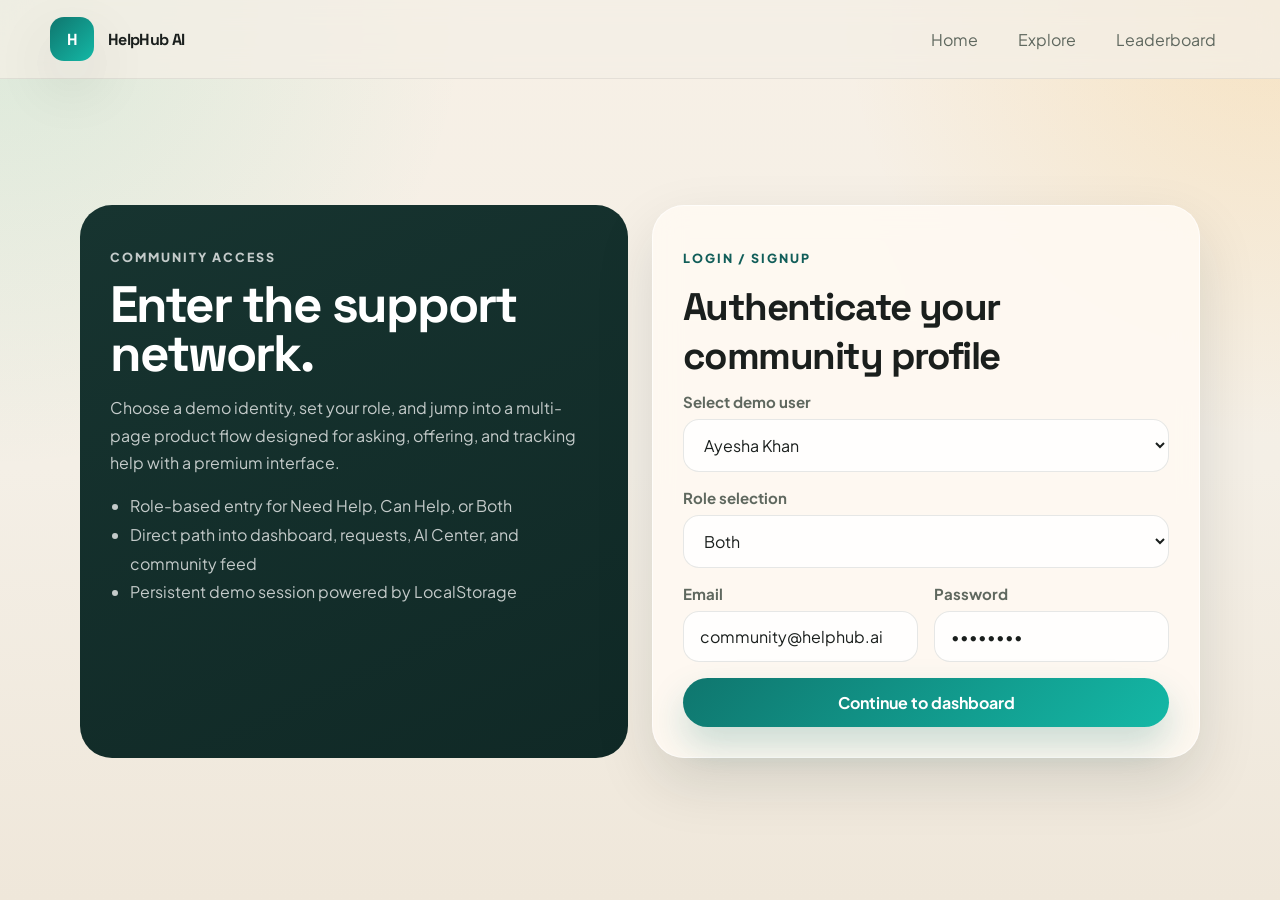
==== pages/auth/auth.html @ bbf6e220 "completed hackathon project" ====
<!DOCTYPE html>
<html lang="en">

<head>
  <meta charset="UTF-8" />
  <meta name="viewport" content="width=device-width, initial-scale=1.0" />
  <title>HelpHub AI | Authentication</title>
  <link rel="preconnect" href="https://fonts.googleapis.com" />
  <link rel="preconnect" href="https://fonts.gstatic.com" crossorigin />
  <link
    href="https://fonts.googleapis.com/css2?family=Plus+Jakarta+Sans:wght@400;500;600;700;800&family=Space+Grotesk:wght@500;700&display=swap"
    rel="stylesheet" />
  <link rel="stylesheet" href="../../style.css" />
  <script defer src="../../app.js"></script>
</head>

<body data-page="auth">
  <header class="topbar">
    <div class="container nav">
      <a class='brand' href='../../index.html'><span class="brand-badge">H</span><span>HelpHub AI</span></a>
      <nav class="nav-links">
        <a href='../../index.html'>Home</a>
        <a href='../explore/explore.html'>Explore</a>
        <a href='../leaderBoard/leaderBoard.html'>Leaderboard</a>
      </nav>
    </div>
  </header>
  <main class="auth-layout container">
    <div class="auth-wrap">
      <section class="auth-side fade-in">
        <p class="eyebrow">Community access</p>
        <h1 style="font-size: clamp(2.4rem, 4vw, 4rem);">Enter the support network.</h1>
        <p>Choose a demo identity, set your role, and jump into a multi-page product flow designed for asking, offering,
          and tracking help with a premium interface.</p>
        <ul>
          <li>Role-based entry for Need Help, Can Help, or Both</li>
          <li>Direct path into dashboard, requests, AI Center, and community feed</li>
          <li>Persistent demo session powered by LocalStorage</li>
        </ul>
      </section>
      <section class="auth-card fade-in">
        <p class="section-kicker">Login / Signup</p>
        <h2>Authenticate your community profile</h2>
        <form data-auth-form class="stack">
          <div class="field"><label for="auth-user">Select demo user</label><select id="auth-user"
              data-auth-user></select></div>
          <div class="field"><label for="auth-role">Role selection</label><select id="auth-role" data-auth-role>
              <option>Need Help</option>
              <option>Can Help</option>
              <option>Both</option>
            </select></div>
          <div class="auth-grid">
            <div class="field"><label>Email</label><input type="email" value="community@helphub.ai" /></div>
            <div class="field"><label>Password</label><input type="password" value="demo1234" /></div>
          </div>
          <button class="btn btn-primary" type="submit">Continue to dashboard</button>
        </form>
      </section>
    </div>
  </main>
</body>

</html>
---- style.css ----
/* -------------------------------------------------------------------------
   Design tokens / theme variables
   ------------------------------------------------------------------------- */
:root {
    --bg: #f4efe6;
    --surface: rgba(255, 250, 243, 0.88);
    --surface-strong: #fffaf3;
    --surface-dark: #1d2d2a;
    --text: #1a1f1d;
    --muted: #5f685f;
    --line: rgba(34, 54, 47, 0.1);
    --primary: #0f766e;
    --primary-strong: #115e59;
    --accent: #f59e0b;
    --danger: #dc2626;
    --success: #15803d;
    --shadow: 0 24px 60px rgba(17, 33, 29, 0.12);
    --radius-xl: 32px;
    --radius-lg: 22px;
    --container: 1180px;
    --heading-font: "Space Grotesk", "Segoe UI", sans-serif;
    --body-font: "Plus Jakarta Sans", "Segoe UI", sans-serif;
}

* {
    box-sizing: border-box;
}

html {
    scroll-behavior: smooth;
}

body {
    margin: 0;
    font-family: var(--body-font);
    color: var(--text);
    background:
        radial-gradient(circle at top left, rgba(16, 185, 129, 0.12), transparent 30%),
        radial-gradient(circle at top right, rgba(245, 158, 11, 0.16), transparent 28%),
        linear-gradient(180deg, #f7f0e6 0%, #f4efe6 52%, #efe7da 100%);
    min-height: 100vh;
}

a {
    color: inherit;
    text-decoration: none;
}

img {
    max-width: 100%;
    display: block;
}

button,
input,
select,
textarea {
    font: inherit;
}

/* -------------------------------------------------------------------------
   Layout helpers
   ------------------------------------------------------------------------- */
.container {
    width: min(var(--container), calc(100% - 32px));
    margin: 0 auto;
}

.site-shell {
    padding-bottom: 48px;
}

/* -------------------------------------------------------------------------
   Top navigation bar
   ------------------------------------------------------------------------- */
.topbar {
    position: sticky;
    top: 0;
    z-index: 20;
    backdrop-filter: blur(14px);
    background: rgba(244, 239, 230, 0.78);
    border-bottom: 1px solid rgba(29, 45, 42, 0.08);
}

.nav {
    display: flex;
    align-items: center;
    justify-content: space-between;
    gap: 20px;
    min-height: 78px;
}

.brand {
    display: inline-flex;
    align-items: center;
    gap: 14px;
    font-family: var(--heading-font);
    font-weight: 700;
    letter-spacing: -0.04em;
}

.brand-badge {
    width: 44px;
    height: 44px;
    display: grid;
    place-items: center;
    border-radius: 14px;
    background: linear-gradient(135deg, #0f766e 0%, #14b8a6 100%);
    color: white;
    box-shadow: var(--shadow);
}

.nav-links,
.nav-actions,
.tag-row,
.info-row,
.card-meta,
.user-line,
.row {
    display: flex;
    align-items: center;
    gap: 12px;
    flex-wrap: wrap;
}

.nav-links a {
    padding: 10px 14px;
    border-radius: 999px;
    color: var(--muted);
    transition: 0.2s ease;
}

.nav-links a:hover,
.nav-links a.active {
    background: rgba(15, 118, 110, 0.1);
    color: var(--primary-strong);
}

.pill,
.tag {
    display: inline-flex;
    align-items: center;
    gap: 8px;
    padding: 8px 12px;
    border-radius: 999px;
    background: rgba(255, 255, 255, 0.65);
    border: 1px solid rgba(17, 33, 29, 0.08);
    color: var(--muted);
}

.tag {
    background: rgba(15, 118, 110, 0.08);
    color: var(--primary-strong);
    font-size: 0.92rem;
    font-weight: 600;
}

.tag.urgent {
    background: rgba(220, 38, 38, 0.1);
    color: var(--danger);
}

.tag.success {
    background: rgba(21, 128, 61, 0.1);
    color: var(--success);
}

.btn {
    display: inline-flex;
    align-items: center;
    justify-content: center;
    gap: 10px;
    border: 0;
    border-radius: 999px;
    padding: 14px 20px;
    font-weight: 700;
    cursor: pointer;
    transition: transform 0.2s ease, box-shadow 0.2s ease, background 0.2s ease;
}

.btn:hover {
    transform: translateY(-2px);
}

/* -------------------------------------------------------------------------
   Buttons
   ------------------------------------------------------------------------- */
.btn-primary {
    background: linear-gradient(135deg, var(--primary) 0%, #14b8a6 100%);
    color: white;
    box-shadow: 0 18px 36px rgba(15, 118, 110, 0.22);
}

.btn-secondary {
    background: white;
    color: var(--text);
    border: 1px solid rgba(17, 33, 29, 0.08);
}

.hero {
    padding: 60px 0 34px;
}

/* -------------------------------------------------------------------------
   Page layout grids
   ------------------------------------------------------------------------- */
.hero-grid,
.two-col,
.dashboard-grid,
.detail-grid,
.profile-grid,
.admin-grid,
.leader-grid,
.feed-grid {
    display: grid;
    gap: 24px;
}

.hero-grid,
.two-col,
.dashboard-grid,
.detail-grid,
.profile-grid,
.admin-grid {
    grid-template-columns: 1.2fr 0.8fr;
}

.leader-grid {
    grid-template-columns: 1fr 1fr;
}

.feed-grid {
    grid-template-columns: 0.84fr 1.16fr;
}

/* -------------------------------------------------------------------------
   Surface cards and panels
   ------------------------------------------------------------------------- */
.glass-card,
.panel,
.stat-card,
.feature-card,
.request-card,
.timeline-item,
.badge-card,
.auth-card,
.form-card {
    background: var(--surface);
    border: 1px solid rgba(255, 255, 255, 0.58);
    box-shadow: var(--shadow);
    backdrop-filter: blur(14px);
}

.hero-copy,
.hero-panel,
.panel,
.auth-card,
.form-card {
    border-radius: var(--radius-xl);
    padding: 28px;
}

.hero-copy {
    background: linear-gradient(160deg, rgba(255, 250, 243, 0.9) 0%, rgba(246, 240, 230, 0.85) 100%);
}

.eyebrow,
.section-kicker {
    text-transform: uppercase;
    letter-spacing: 0.16em;
    font-size: 0.78rem;
    color: var(--primary-strong);
    font-weight: 800;
}

h1,
h2,
h3,
h4 {
    margin: 0 0 12px;
    font-family: var(--heading-font);
    letter-spacing: -0.04em;
}

h1 {
    font-size: clamp(2.7rem, 5vw, 5rem);
    line-height: 0.95;
}

h2 {
    font-size: clamp(1.8rem, 3vw, 3rem);
}

h3 {
    font-size: 1.28rem;
}

p {
    color: var(--muted);
    line-height: 1.7;
}

.hero-actions,
.stats-grid,
.card-grid,
.mini-grid,
.stack,
.form-grid,
.auth-grid,
.profile-form,
.notif-list,
.rank-list,
.helper-list,
.message-list {
    display: grid;
    gap: 16px;
}

.hero-actions {
    margin-top: 24px;
    grid-template-columns: repeat(2, max-content);
}

.hero-panel {
    position: relative;
    overflow: hidden;
    background: linear-gradient(180deg, #173430 0%, #102926 100%);
    color: white;
}

.hero-panel p,
.page-hero .panel p,
.auth-side p,
.auth-side li {
    color: rgba(255, 255, 255, 0.75);
}

.hero-panel::after {
    content: "";
    position: absolute;
    inset: auto -10% -32% auto;
    width: 260px;
    height: 260px;
    background: radial-gradient(circle, rgba(20, 184, 166, 0.45), transparent 65%);
}

.orb {
    position: absolute;
    inset: 24px 24px auto auto;
    width: 82px;
    height: 82px;
    border-radius: 50%;
    background: radial-gradient(circle at 30% 30%, #fde68a, #f59e0b);
    opacity: 0.85;
}

.stats-grid {
    margin-top: 20px;
    grid-template-columns: repeat(3, 1fr);
}

.card-grid {
    grid-template-columns: repeat(3, 1fr);
}

.mini-grid {
    grid-template-columns: repeat(4, 1fr);
}

.stat-card,
.feature-card,
.request-card,
.timeline-item,
.badge-card {
    border-radius: 24px;
    padding: 22px;
}

.stat-value {
    font-family: var(--heading-font);
    font-size: 2rem;
    font-weight: 700;
}

.section {
    padding: 24px 0;
}

.section-head {
    display: flex;
    align-items: end;
    justify-content: space-between;
    gap: 20px;
    margin-bottom: 20px;
}

.page-hero {
    padding: 36px 0 18px;
}

.page-hero .panel {
    background: linear-gradient(140deg, rgba(20, 29, 32, 0.93), rgba(16, 26, 29, 0.88));
    color: white;
}

.panel,
.auth-card,
.form-card {
    border: 1px solid rgba(255, 255, 255, 0.66);
}

.metric,
.list-item,
.rank-item,
.helper-item,
.notif-item,
.message-item {
    display: flex;
    align-items: center;
    justify-content: space-between;
    gap: 14px;
    padding: 16px 0;
    border-bottom: 1px solid var(--line);
}

.list-item:last-child,
.metric:last-child {
    border-bottom: 0;
}

.rank-item,
.helper-item,
.notif-item,
.message-item {
    padding: 16px 18px;
    border-radius: 18px;
    background: rgba(255, 255, 255, 0.72);
    border: 1px solid rgba(17, 33, 29, 0.06);
}

.progress {
    height: 10px;
    border-radius: 999px;
    background: rgba(17, 33, 29, 0.08);
    overflow: hidden;
}

.progress>span {
    display: block;
    height: 100%;
    background: linear-gradient(90deg, var(--accent), var(--primary));
}

.form-grid,
.auth-grid,
.profile-form {
    grid-template-columns: repeat(2, 1fr);
}

/* -------------------------------------------------------------------------
   Forms and inputs
   ------------------------------------------------------------------------- */
.field,
.field-full {
    display: grid;
    gap: 8px;
}

.field-full {
    grid-column: 1 / -1;
}

label {
    font-size: 0.94rem;
    color: var(--muted);
    font-weight: 700;
}

input,
select,
textarea {
    width: 100%;
    border: 1px solid rgba(17, 33, 29, 0.1);
    background: rgba(255, 255, 255, 0.78);
    color: var(--text);
    padding: 14px 16px;
    border-radius: 16px;
    outline: none;
}

textarea {
    min-height: 148px;
    resize: vertical;
}

input:focus,
select:focus,
textarea:focus {
    border-color: rgba(15, 118, 110, 0.45);
    box-shadow: 0 0 0 4px rgba(15, 118, 110, 0.08);
}

.auth-layout {
    min-height: calc(100vh - 79px);
    display: grid;
    place-items: center;
    padding: 32px 0 48px;
}

.auth-wrap {
    width: min(1120px, 100%);
    display: grid;
    gap: 24px;
    grid-template-columns: 1fr 1fr;
}

.auth-card,
.auth-side {
    padding: 30px;
}

.auth-side {
    border-radius: var(--radius-xl);
    background: linear-gradient(155deg, #173430, #102926);
    color: white;
    position: relative;
    overflow: hidden;
}

.auth-side ul {
    padding-left: 20px;
    line-height: 1.8;
}

.avatar {
    width: 44px;
    height: 44px;
    border-radius: 50%;
    display: grid;
    place-items: center;
    background: linear-gradient(135deg, var(--accent), #fb7185);
    color: #1d1d1d;
    font-family: var(--heading-font);
    font-weight: 800;
}

.avatar.teal {
    background: linear-gradient(135deg, #14b8a6, #0f766e);
    color: white;
}

.avatar.dark {
    background: linear-gradient(135deg, #2c3e50, #1f2937);
    color: white;
}

.table {
    width: 100%;
    border-collapse: collapse;
}

.table th,
.table td {
    text-align: left;
    padding: 14px 12px;
    border-bottom: 1px solid var(--line);
    vertical-align: top;
}

.table th {
    color: var(--muted);
    font-weight: 700;
}

.footer {
    padding: 26px 0 42px;
    color: var(--muted);
}

.center {
    text-align: center;
}

/* -------------------------------------------------------------------------
   Toast notifications
   ------------------------------------------------------------------------- */
.toast-wrap {
    position: fixed;
    right: 16px;
    bottom: 16px;
    z-index: 40;
    display: grid;
    gap: 10px;
}

.toast {
    min-width: 260px;
    max-width: 320px;
    padding: 16px 18px;
    border-radius: 18px;
    background: #173430;
    color: white;
    box-shadow: var(--shadow);
    animation: slideUp 0.3s ease;
}

@keyframes slideUp {
    from {
        opacity: 0;
        transform: translateY(16px);
    }

    to {
        opacity: 1;
        transform: translateY(0);
    }
}

.fade-in {
    opacity: 0;
    transform: translateY(16px);
    animation: reveal 0.65s ease forwards;
}

.fade-in:nth-child(2) {
    animation-delay: 0.08s;
}

.fade-in:nth-child(3) {
    animation-delay: 0.16s;
}

.fade-in:nth-child(4) {
    animation-delay: 0.24s;
}

@keyframes reveal {
    to {
        opacity: 1;
        transform: translateY(0);
    }
}

/* -------------------------------------------------------------------------
   Responsive breakpoints
   ------------------------------------------------------------------------- */
@media (max-width: 980px) {

    .hero-grid,
    .two-col,
    .dashboard-grid,
    .detail-grid,
    .profile-grid,
    .feed-grid,
    .leader-grid,
    .admin-grid,
    .auth-wrap {
        grid-template-columns: 1fr;
    }

    .card-grid,
    .mini-grid,
    .stats-grid,
    .form-grid,
    .auth-grid,
    .profile-form {
        grid-template-columns: 1fr 1fr;
    }

    .nav {
        padding: 12px 0;
        align-items: flex-start;
        flex-direction: column;
    }

    .hero-actions {
        grid-template-columns: 1fr;
    }
}

@media (max-width: 680px) {

    .card-grid,
    .mini-grid,
    .stats-grid,
    .form-grid,
    .auth-grid,
    .profile-form {
        grid-template-columns: 1fr;
    }

    .container {
        width: min(var(--container), calc(100% - 20px));
    }

    .hero-copy,
    .hero-panel,
    .panel,
    .auth-card,
    .auth-side,
    .form-card,
    .stat-card,
    .feature-card,
    .request-card {
        padding: 22px;
    }

    h1 {
        font-size: 2.6rem;
    }
}
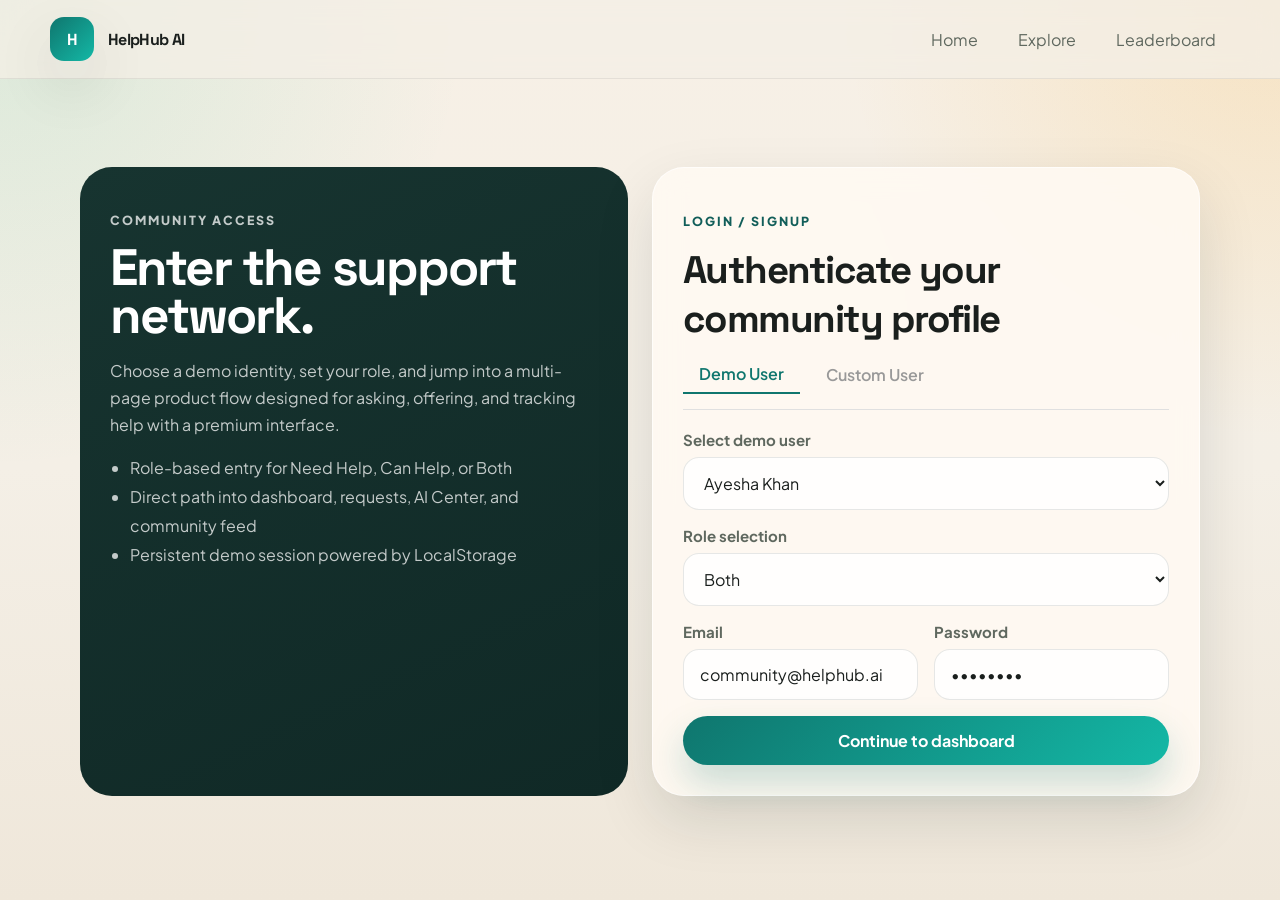
==== commit 0122b7ab: "fix the authication problem" ====
--- a/pages/auth/auth.html
+++ b/pages/auth/auth.html
@@ -41,9 +41,21 @@
       <section class="auth-card fade-in">
         <p class="section-kicker">Login / Signup</p>
         <h2>Authenticate your community profile</h2>
+        <div class="auth-mode-toggle" style="display: flex; gap: 10px; margin-bottom: 20px; border-bottom: 1px solid #e0e0e0; padding-bottom: 15px;">
+          <button type="button" class="auth-mode-btn active" data-mode="demo" style="padding: 8px 16px; border: none; background: none; cursor: pointer; font-weight: 600; color: #0f766e; border-bottom: 2px solid #0f766e;">Demo User</button>
+          <button type="button" class="auth-mode-btn" data-mode="custom" style="padding: 8px 16px; border: none; background: none; cursor: pointer; font-weight: 600; color: #999;">Custom User</button>
+        </div>
         <form data-auth-form class="stack">
-          <div class="field"><label for="auth-user">Select demo user</label><select id="auth-user"
-              data-auth-user></select></div>
+          <div id="demo-mode">
+            <div class="field"><label for="auth-user">Select demo user</label><select id="auth-user"
+                data-auth-user></select></div>
+          </div>
+          <div id="custom-mode" style="display: none;">
+            <div class="field"><label for="custom-name">Your Name</label><input id="custom-name" type="text" 
+                placeholder="Enter your full name" data-custom-name /></div>
+            <div class="field"><label for="custom-location">Location (Optional)</label><input id="custom-location" type="text" 
+                placeholder="e.g., Karachi, Lahore, Remote" data-custom-location /></div>
+          </div>
           <div class="field"><label for="auth-role">Role selection</label><select id="auth-role" data-auth-role>
               <option>Need Help</option>
               <option>Can Help</option>
--- a/style.css
+++ b/style.css
@@ -45,7 +45,6 @@
     color: inherit;
     text-decoration: none;
 }
-
 img {
     max-width: 100%;
     display: block;
